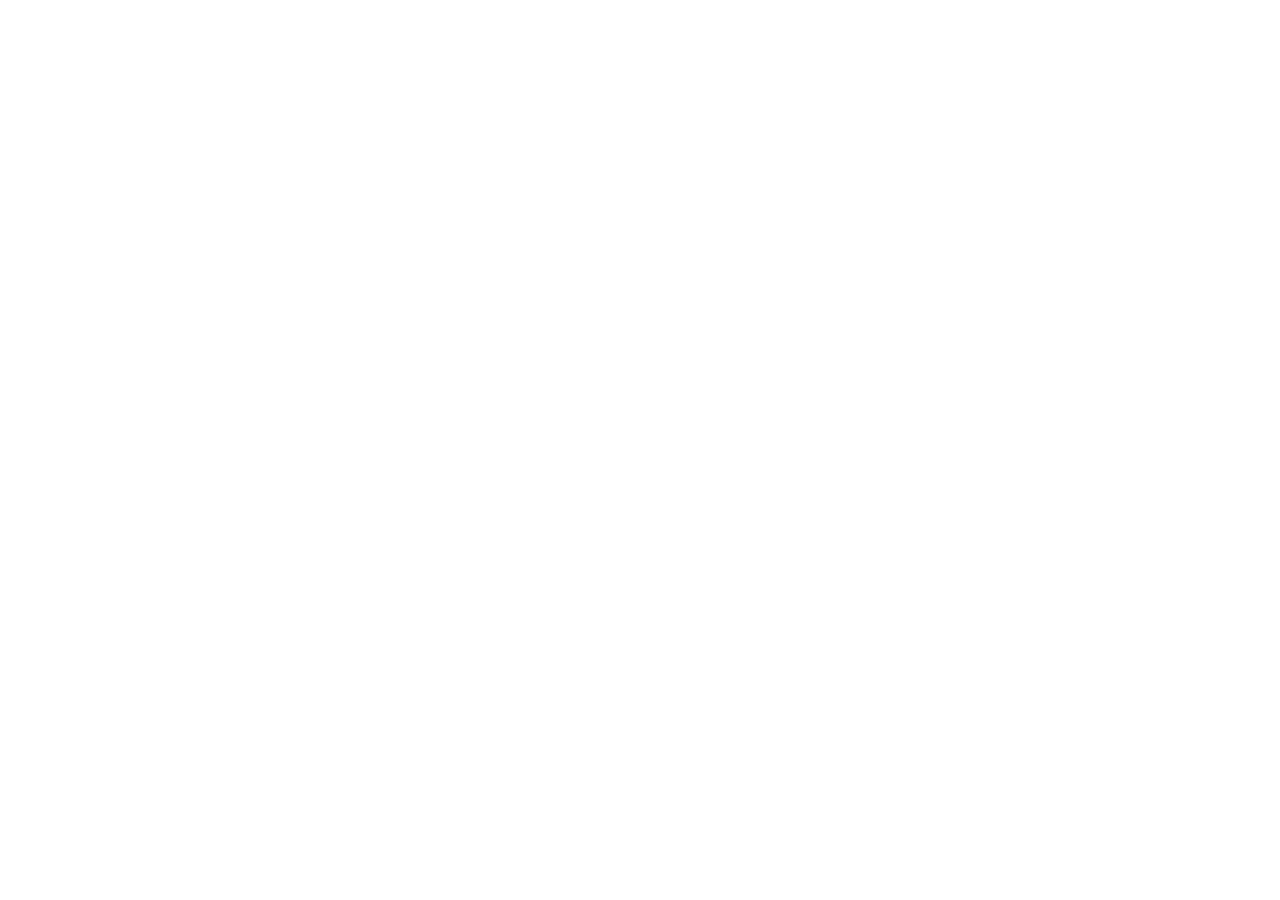
==== work.html @ 8c34965d "added a work.html file" ====
<!DOCTYPE html>
<html lang="en">
<head>
    <meta charset="UTF-8">
    <meta name="viewport" content="width=device-width, initial-scale=1.0">
    <title>My First Assignment</title>
</head>
<body>
    
</body>
</html>
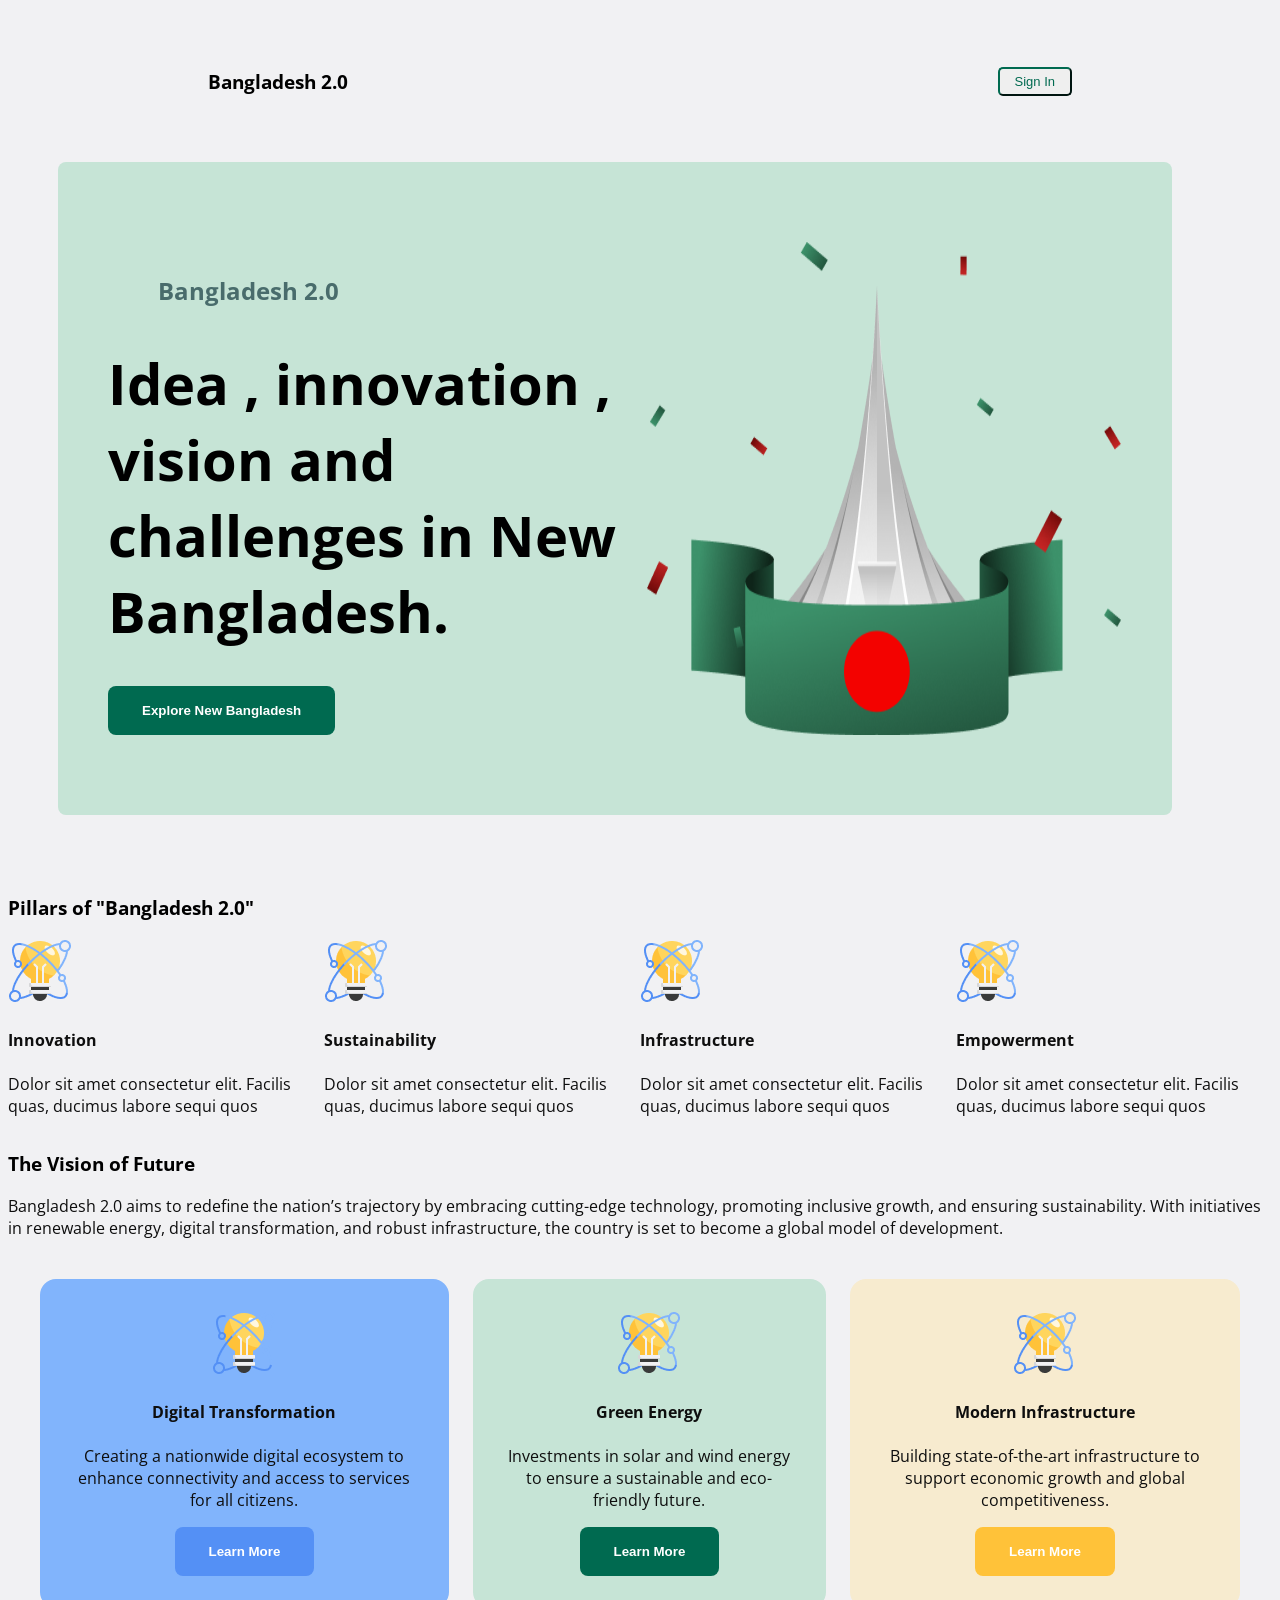
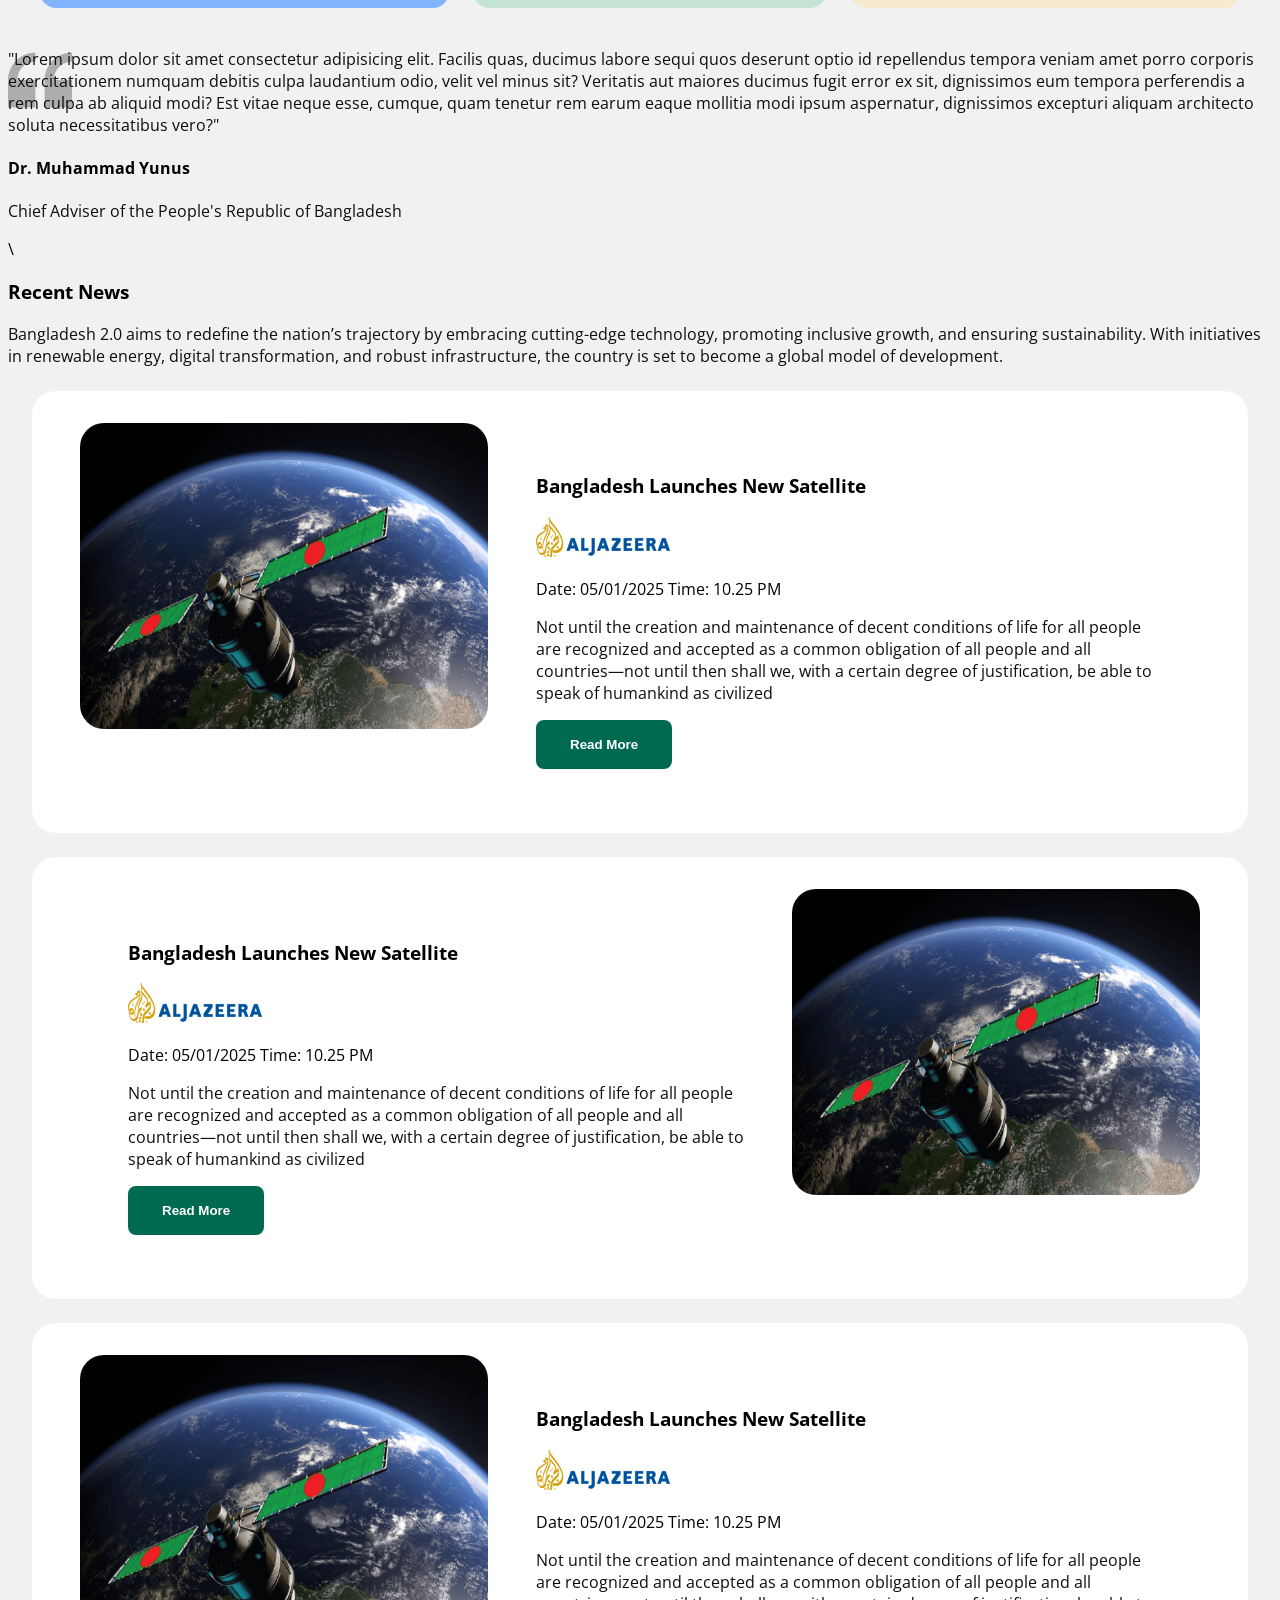
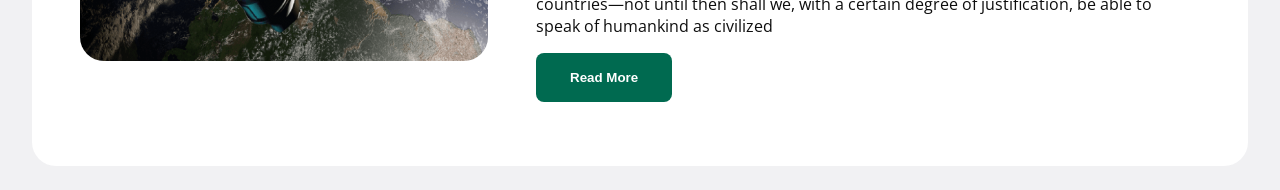
==== commit c451794c: "added banner and more" ====
--- a/work.html
+++ b/work.html
@@ -4,8 +4,182 @@
     <meta charset="UTF-8">
     <meta name="viewport" content="width=device-width, initial-scale=1.0">
     <title>My First Assignment</title>
+    <link rel="preconnect" href="https://fonts.googleapis.com">
+<link rel="preconnect" href="https://fonts.gstatic.com" crossorigin>
+<link href="https://fonts.googleapis.com/css2?family=Fira+Sans:ital,wght@0,100;0,200;0,300;0,400;0,500;0,600;0,700;0,800;0,900;1,100;1,200;1,300;1,400;1,500;1,600;1,700;1,800;1,900&family=Open+Sans:ital,wght@0,300..800;1,300..800&display=swap" rel="stylesheet">
+    <link rel="stylesheet" href="work/assignment.css">
 </head>
-<body>
-    
+<body class="open-sans-normal">
+    <header>
+        <nav>
+            <h3>Bangladesh 2.0</h3>
+            <ul>
+                <li><a href=""><button class="btn-primary">Sign In</button></a></li>
+            </ul>
+        </nav>
+        <div class="banner">
+            <div class="banner-content">
+                <h4 class="banner-title">Bangladesh 2.0</h4>
+                <h1 class="banner-description">Idea , innovation ,
+                    vision and challenges in New Bangladesh.</h1>
+                    <button class="button-second">Explore New Bangladesh</button>
+
+            </div>
+            <img class="banner-dp" src="assets/hero.png" alt="">
+
+
+        </div>
+        <div>
+
+
+
+        </div>
+
+
+    </header>
+    <main>
+        <section class="pillars">
+            <h3 class="section-title">Pillars of "Bangladesh 2.0"</h3>
+            <div class="pillar-titles">
+            <div class="pillar1">
+                <img src="assets/card-icon.png" alt="">
+
+                <h4 class="title">Innovation</h4>
+                <p class="Paragraph">
+                    Dolor sit amet consectetur elit. Facilis quas, ducimus labore sequi quos 
+                </p>
+
+            </div>
+            <div class="pillar2">
+                <img src="assets/card-icon.png" alt="">
+                <h4 class="title">Sustainability</h4>
+                <p class="Paragraph">
+                    Dolor sit amet consectetur elit. Facilis quas, ducimus labore sequi quos
+                </p>
+            </div>
+            <div class="pillar3">
+                <img src="assets/card-icon.png" alt="">
+                <h4 class="title">Infrastructure</h4>
+                <p class="Paragraph">
+                    Dolor sit amet consectetur elit. Facilis quas, ducimus labore sequi quos   
+                </p>
+            </div>
+            <div class="pillar4">
+                <img src="assets/card-icon.png" alt="">
+                <h4 class="title">Empowerment</h4>
+                <p class="Paragraph">
+                    Dolor sit amet consectetur elit. Facilis quas, ducimus labore sequi quos 
+                </p>
+            </div>
+        </div>
+            <h3 class="section-title">The Vision of Future</h3>
+            
+            <p class="Paragraph">
+                Bangladesh 2.0 aims to redefine the nation’s trajectory by embracing cutting-edge technology, promoting inclusive growth, and ensuring sustainability. With initiatives in renewable energy, digital transformation, and robust infrastructure, the country is set to become a global model of development.
+            </p>
+        <div class="future">
+
+            <div class="future1">
+                <img src="assets/card-icon.png" alt="">
+                <h4 class="title">Digital Transformation</h4>
+                <p class="Paragraph">
+                    Creating a nationwide digital ecosystem to enhance connectivity and access to services for all citizens.
+                </p>
+                <button class="button-first">Learn More</button>
+            </div>
+            <div class="future2">
+                <img src="assets/card-icon.png" alt="">
+                <h4 class="title">Green Energy</h4>
+                <p class="Paragraph">
+                    Investments in solar and wind energy to ensure a sustainable and eco-friendly future.
+                </p>
+                <button class="button-second">Learn More</button>
+            </div>
+            <div class="future3">
+                <img src="assets/card-icon.png" alt="">
+                <h4 class="title">Modern Infrastructure</h4>
+                <p class="Paragraph">
+                    Building state-of-the-art infrastructure to support economic growth and global competitiveness.
+                </p>
+                <button class="button-third">Learn More</button>
+
+            </div>
+
+        </div>
+        <div class="speech">
+            <p class="yunus">"Lorem ipsum dolor sit amet consectetur adipisicing elit. Facilis quas, ducimus labore sequi quos deserunt optio id repellendus tempora veniam amet porro corporis exercitationem numquam debitis culpa laudantium odio, velit vel minus sit? Veritatis aut maiores ducimus fugit error ex sit, dignissimos eum tempora perferendis a rem culpa ab aliquid modi? Est vitae neque esse, cumque, quam tenetur rem earum eaque mollitia modi ipsum aspernatur, dignissimos excepturi aliquam architecto soluta necessitatibus vero?"
+
+            </p>
+            <h4 class="name">Dr. Muhammad Yunus</h4>
+            <p class="Paragraph">Chief Adviser of the People's Republic of Bangladesh</p>
+        </div>
+        
+
+        \
+        <div>
+            <h3 class="section-title">Recent News</h3>
+            <p class="Paragraph">Bangladesh 2.0 aims to redefine the nation’s trajectory by embracing cutting-edge technology, promoting inclusive growth, and ensuring sustainability. With initiatives in renewable energy, digital transformation, and robust infrastructure, the country is set to become a global model of development.</p>
+        </div>
+        <div class="more">
+         <div>
+            <img class="satelite" src="assets/satelite.png" alt="">
+         </div>
+         <div class="newsat">
+            <h3>Bangladesh Launches New Satellite</h3>
+            <img src="assets/al-jazeera.png" alt="">
+            <p inputmode="date">Date: 05/01/2025 Time: 10.25 PM</p>
+            <p class="Paragraph">Not until the creation and maintenance of decent conditions of life for all people are recognized and accepted as a common obligation of all people and all countries—not until then shall we,
+                with a certain degree of justification, be able to speak of humankind as civilized</p>
+                <button class="button-second">Read More</button>
+         </div>
+        </div>
+
+
+        <div class="more2">
+            <div class="newsat">
+               <h3>Bangladesh Launches New Satellite</h3>
+               <img src="assets/al-jazeera.png" alt="">
+               <p inputmode="date">Date: 05/01/2025 Time: 10.25 PM</p>
+               <p class="Paragraph">Not until the creation and maintenance of decent conditions of life for all people are recognized and accepted as a common obligation of all people and all countries—not until then shall we,
+                   with a certain degree of justification, be able to speak of humankind as civilized</p>
+                   <button class="button-second">Read More</button>
+            </div>
+                   <div>
+                    <img class="satelite" src="assets/satelite.png" alt="">
+                 </div>
+            </div>
+           </div>
+
+           <div class="more">
+            <div>
+               <img class="satelite" src="assets/satelite.png" alt="">
+            </div>
+            <div class="newsat">
+               <h3>Bangladesh Launches New Satellite</h3>
+               <img src="assets/al-jazeera.png" alt="">
+               <p inputmode="date">Date: 05/01/2025 Time: 10.25 PM</p>
+               <p class="Paragraph">Not until the creation and maintenance of decent conditions of life for all people are recognized and accepted as a common obligation of all people and all countries—not until then shall we,
+                   with a certain degree of justification, be able to speak of humankind as civilized</p>
+                   <button class="button-second">Read More</button>
+            </div>
+           </div>
+   
+   
+
+
+
+
+
+
+
+
+        </section>
+
+
+    </main>
+    <footer>
+
+
+    </footer>
 </body>
 </html>
--- a/work/assignment.css
+++ b/work/assignment.css
@@ -0,0 +1,184 @@
+
+
+.open-sans-normal {
+  font-family: "Open Sans", serif;
+  font-optical-sizing: auto;
+  font-style: normal;
+  background-color: #F1F1F3;
+}
+
+
+.btn-primary{
+    padding: 5px 15px;
+    font-size: small;
+    border-radius: 5px;
+    border-color: #006A50;
+    color: #006A50;
+
+    
+
+
+}
+
+
+
+/* Nav styles*/
+nav{
+    display: flex;
+    align-items: center;
+    justify-content: space-between;
+    margin: 50px 200px;
+}
+
+
+
+
+.nav-opening{
+    font-weight: 700;
+    font-size: 32px;
+}
+nav ul li{
+    list-style: none;
+   /* display: flex;*/
+
+}
+/*nav li a{
+    text-decoration: none;
+}*/
+.button-second{
+    background-color: #006A50;
+    font-weight: 600;
+    padding: 17px 34px;
+    border-radius: 8px;
+    /*display: inline;*/
+    color: white;
+    border-style: hidden;
+
+}
+
+.banner-title{
+    color: rgb(73, 108, 108);
+    font-size: 24px;
+    font-weight: medium;
+    display: flex;
+    margin-left:50px ; 
+}
+.banner-description{
+    font-size: 56px;
+    font-weight: bold;
+}
+.banner-dp{
+    width: 474.03;
+}
+.banner{
+    display: flex;
+    justify-content: space-between;
+    margin: 80px 100px 80px 50px;
+    background-color: #C6E4D6;
+   /* max-width: 1280px;*/
+    border-radius: 8px;
+   /* margin: 0 auto;*/
+   padding: 80px 50px;
+   margin-top: 14px;
+   justify-content: space-between ;
+}
+.banner-content{
+    max-width: 622px;
+   /* margin: ;*/
+}
+.section-title1{
+    font-size: 35px;
+    font-weight: bold;
+    color: #0E0E0E;
+
+
+}
+/*pillars*/
+.pillar-titles{
+    display: inline-flex;
+}
+.Paragraph{
+    font-size: 16px;
+    color: #0E0E0E;
+
+}
+.title{
+    color:#0E0E0E;
+}
+.future{
+    display: flex;
+    text-align: center;
+    justify-content: space-around;
+    gap: 24px;
+    padding: 24px 32px;
+}
+.future1{
+    background-color: #81B4FC;
+    border-radius: 16px;
+    padding: 32px;
+    color: #0E0E0E;
+}
+.future2{
+    background-color: #C6E4D6;
+    border-radius: 16px;
+    padding: 32px;
+    color: #0E0E0E;
+}
+.future3{
+    background-color: #F7EBCF;
+    border-radius: 16px;
+    padding: 32px;
+}
+.button-first{
+    background-color: #5490F5;
+    font-weight: 600;
+    padding: 17px 34px;
+    border-radius: 8px;
+    border-style: hidden;
+    color: #FFFFFF;
+}
+.button-third{
+    background-color: #FFC239;
+    font-weight: 600;
+    padding: 17px 34px;
+    border-radius: 8px;
+    border-style: hidden;
+    color: #FFFFFF;
+
+}
+.yunus{
+    background-image: url('../assets/quote-bg.png');
+    background-repeat: no-repeat;
+    color: #0E0E0E;
+}
+main{
+    max-width: 1280px;
+    margin: 0 auto;
+}
+.name{
+    font-weight: semi-bold;
+}
+.satelite{
+    border-radius: 24px;
+    max-width: 408px;
+    max-height: 306px ;
+}
+.more{
+    display: flex;
+    padding: 32px 48px;
+    justify-content: space-around;
+    background-color: white;
+    border-radius: 24px;
+    margin: 24px;
+}
+.newsat{
+    margin: 32px 48px;
+
+}
+.more2{
+    display: flex;
+    background-color: white;
+    border-radius: 24px;
+    margin: 24px;
+    padding: 32px 48px;
+}
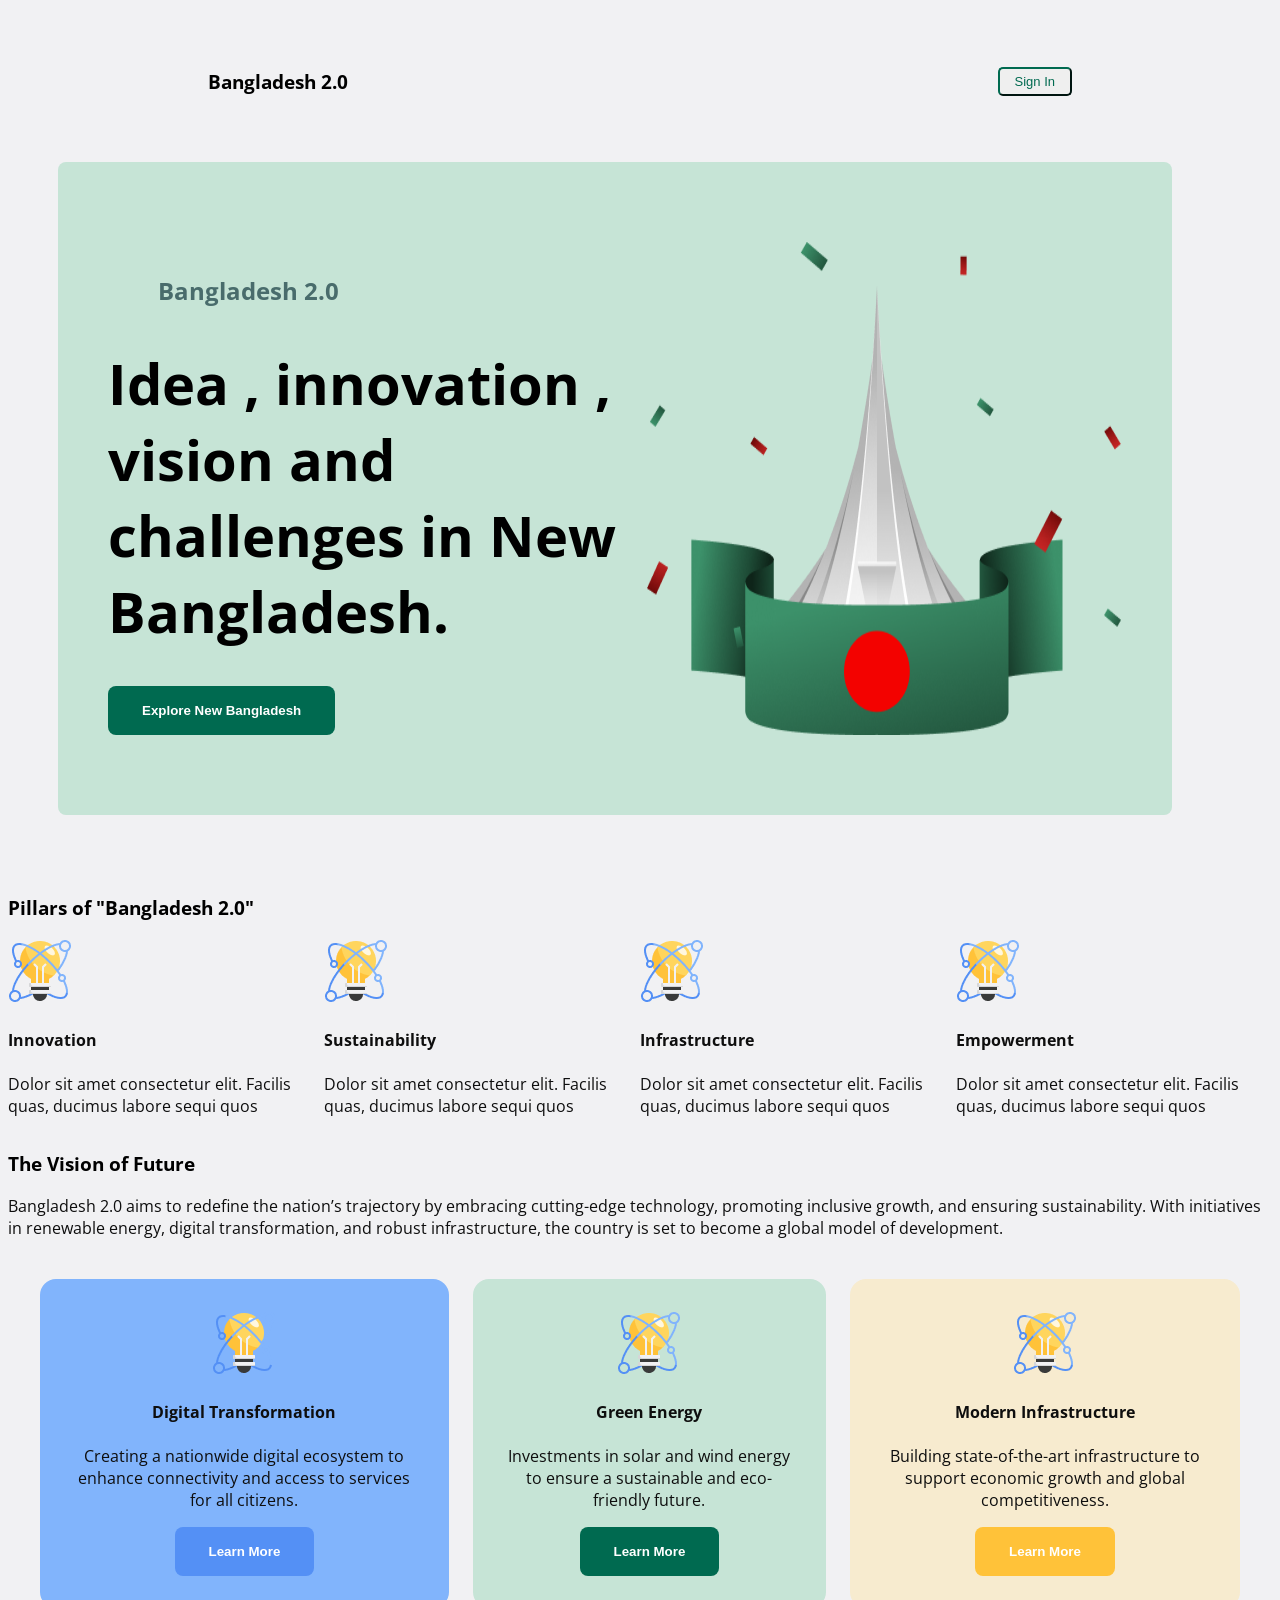
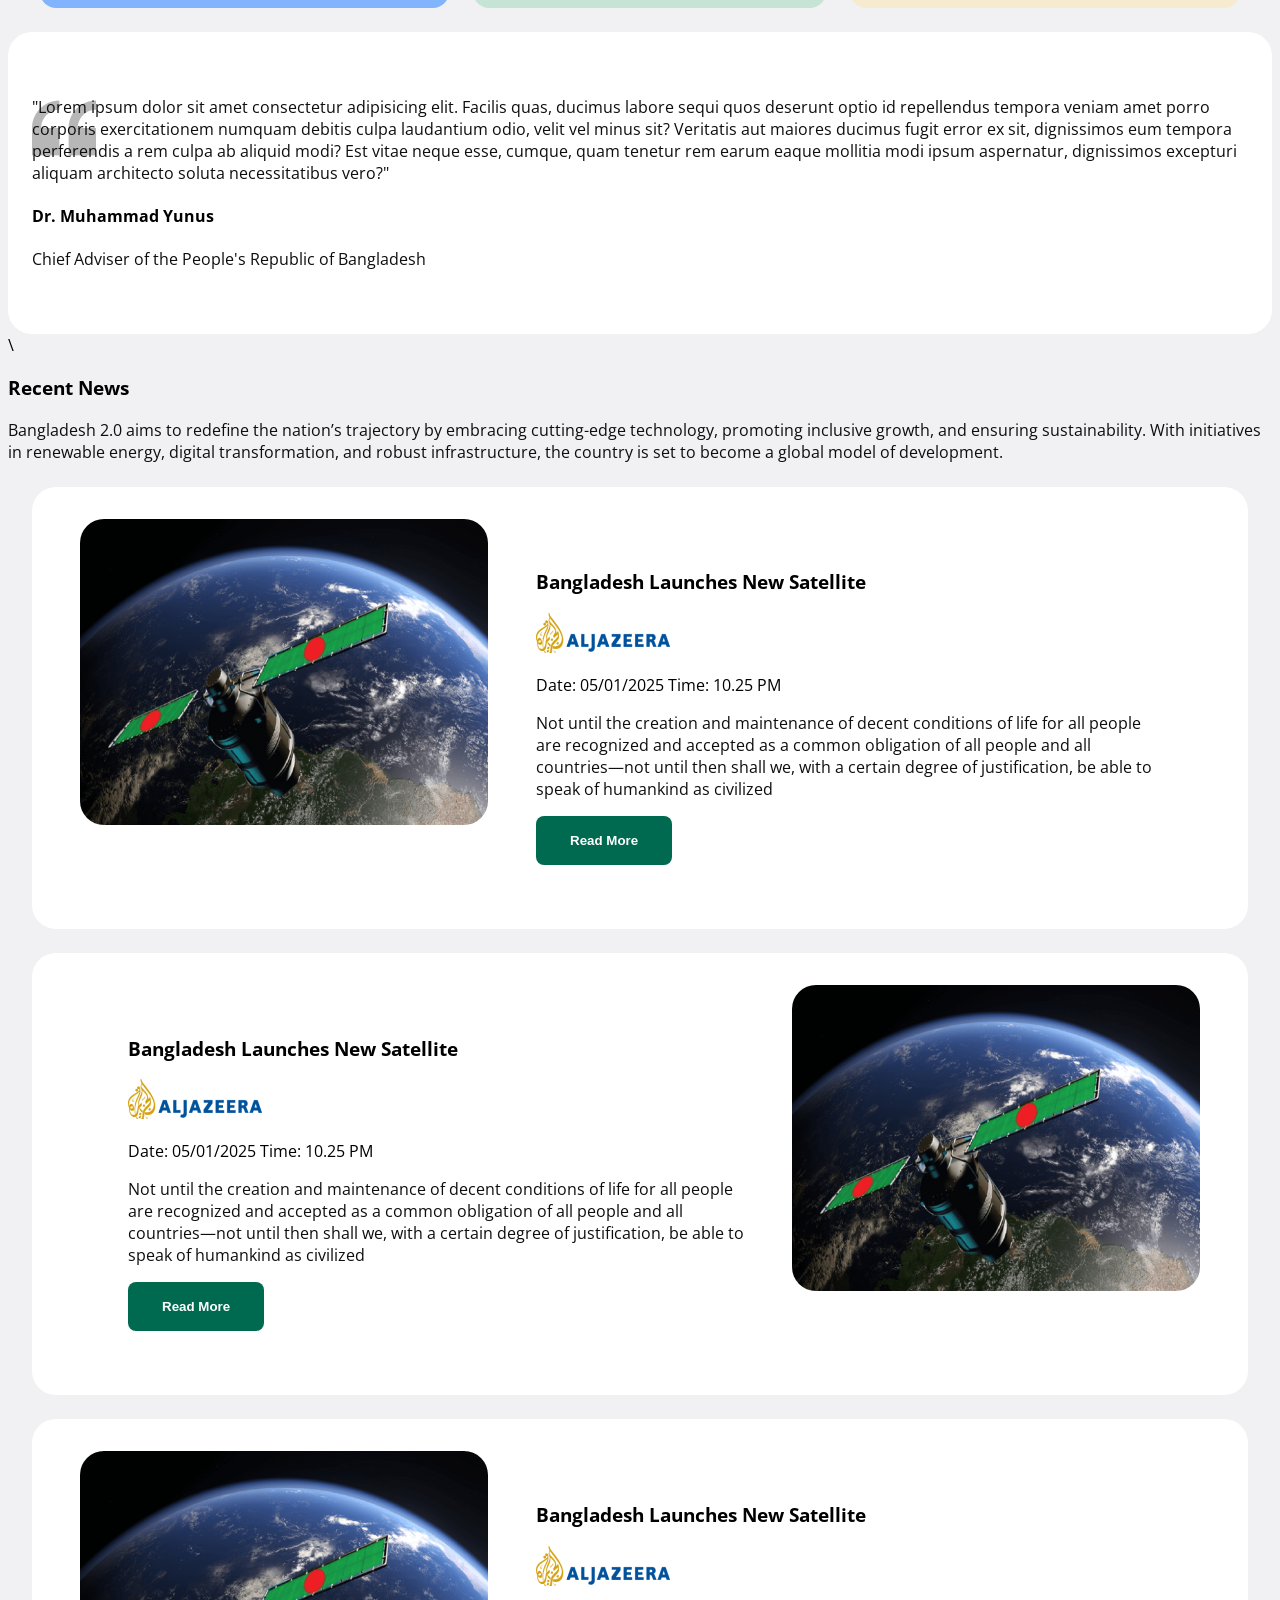
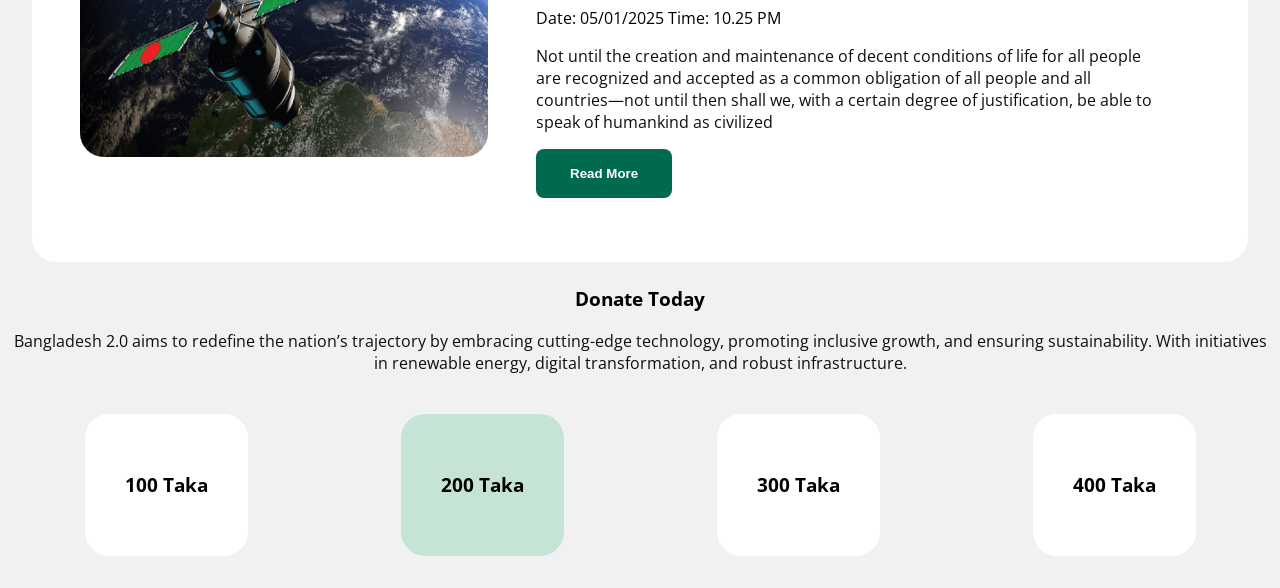
==== commit 3de11ade: "added taka" ====
--- a/work.html
+++ b/work.html
@@ -163,6 +163,24 @@
                    <button class="button-second">Read More</button>
             </div>
            </div>
+           <div class="donate">
+            <h3>Donate Today</h3>
+            <p class="Paragraph">Bangladesh 2.0 aims to redefine the nation’s trajectory by embracing cutting-edge technology, promoting inclusive growth, and ensuring sustainability. With initiatives in renewable energy, digital transformation, and robust infrastructure.</p>
+           </div>
+           <div class="taka">
+            <div class="total-taka">
+                <p><h3>100 Taka</h3></p>
+            </div>
+            <div class="total-taka2">
+                <p><h3>200 Taka</h3></p>
+            </div>
+            <div class="total-taka">
+                <p><h3>300 Taka</h3></p>
+            </div>
+            <div class="total-taka">
+                <p><h3>400 Taka</h3></p>
+            </div>
+           </div>
    
    
 
--- a/work/assignment.css
+++ b/work/assignment.css
@@ -146,6 +146,12 @@
     color: #FFFFFF;
 
 }
+.speech{
+    background-color: white;
+    padding: 48px 24px;
+    border-radius: 24px;
+
+}
 .yunus{
     background-image: url('../assets/quote-bg.png');
     background-repeat: no-repeat;
@@ -181,4 +187,33 @@
     border-radius: 24px;
     margin: 24px;
     padding: 32px 48px;
-}+}
+.donate{
+    max-width: 1280px;
+    margin: 0 auto;
+    text-align: center;
+    
+}
+.taka{
+    display: flex;
+    justify-content: space-around;
+}
+.total-taka{
+    font-weight: bold;
+    padding: 40px;
+    margin: 24px 36px;
+    background-color: white;
+    border-radius: 24px;
+}
+.total-taka2{
+    font-weight: bold;
+    padding: 40px;
+    margin: 24px 36px;
+    background-color: #C6E4D6;
+    border-radius: 24px;
+
+}
+
+
+
+
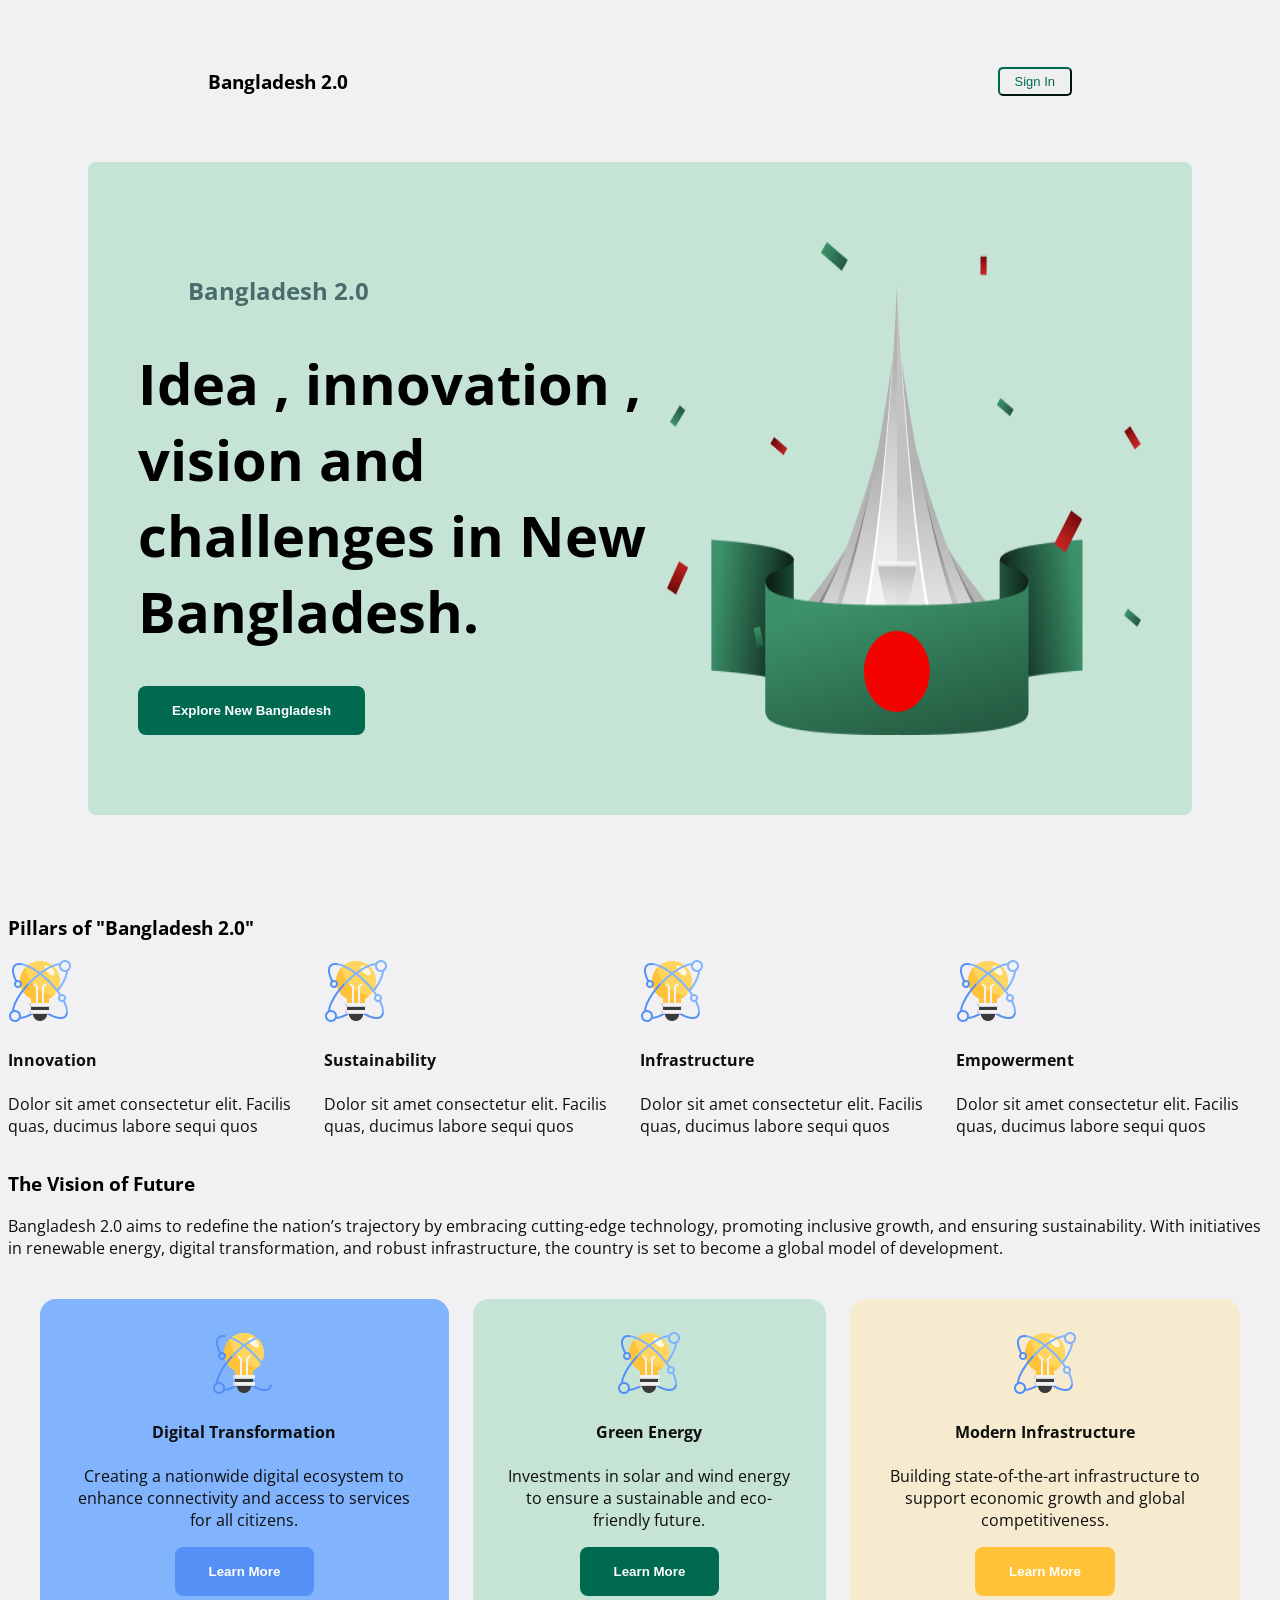
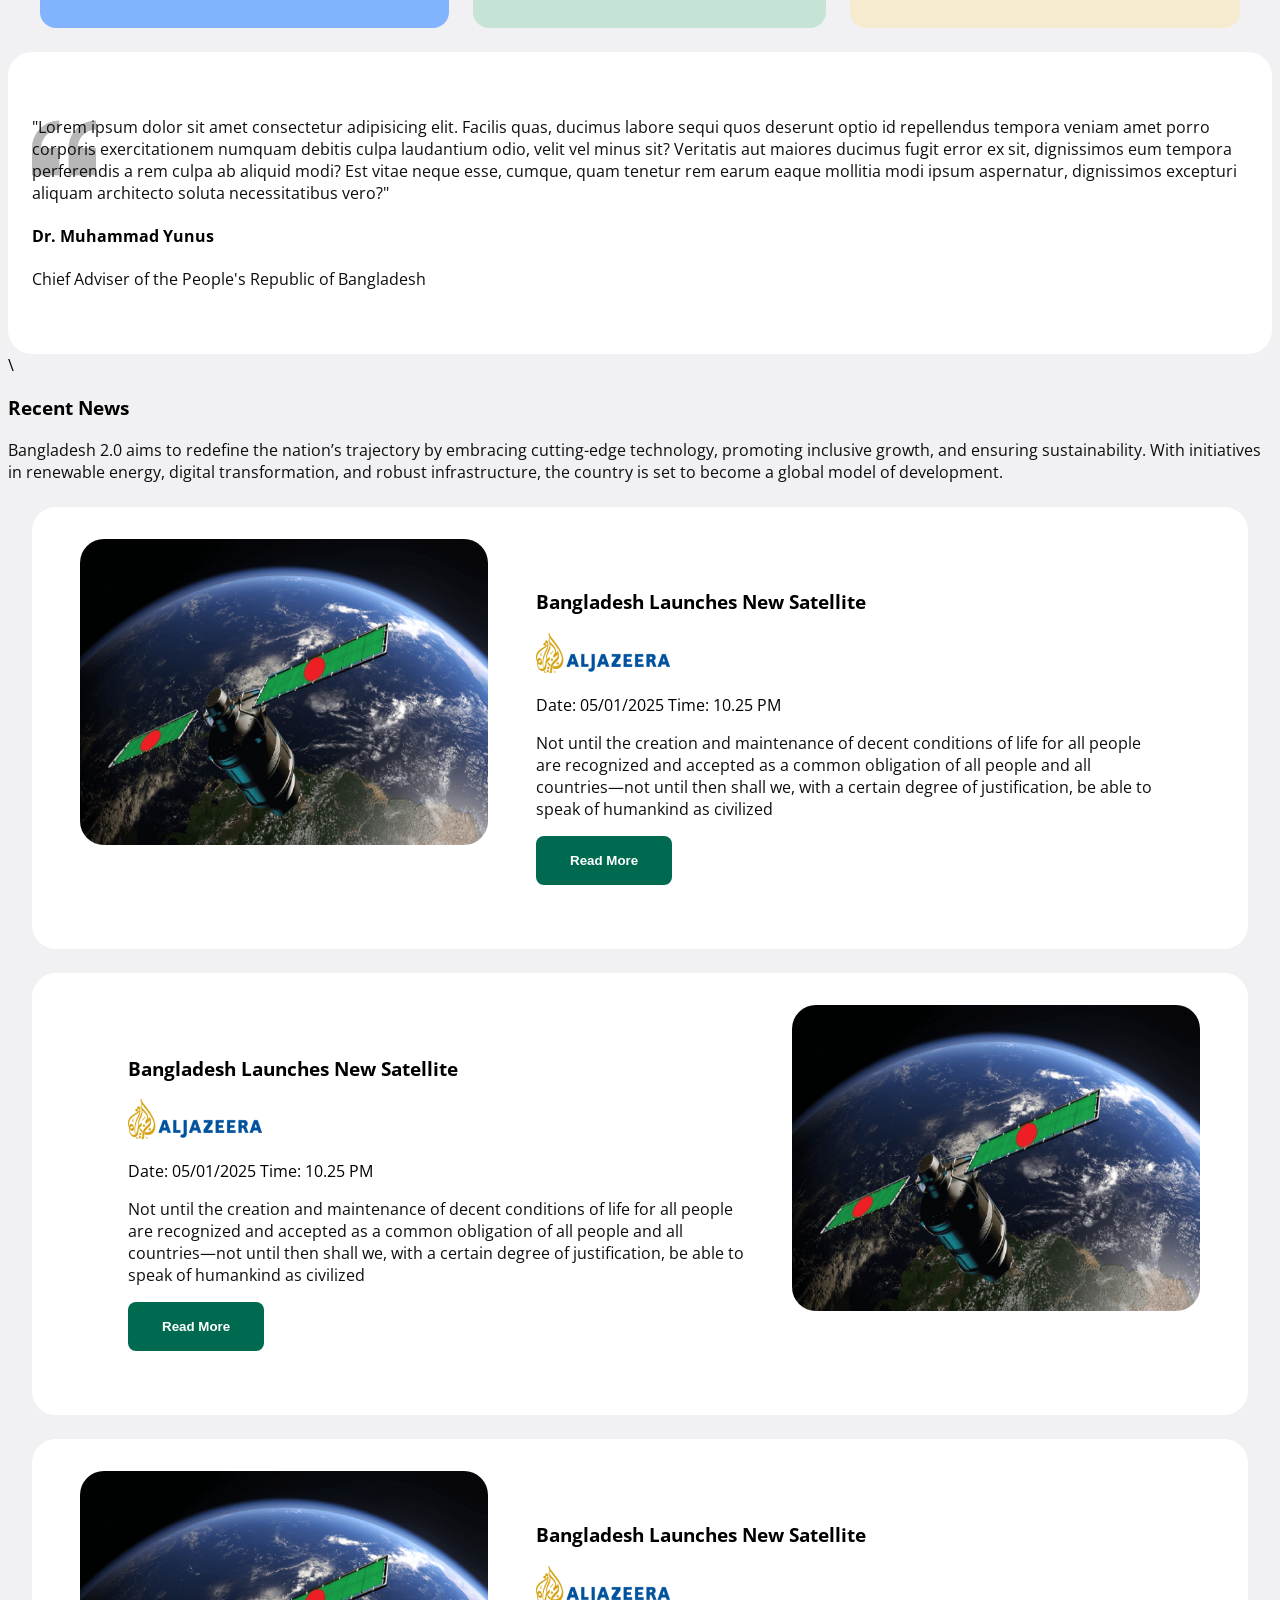
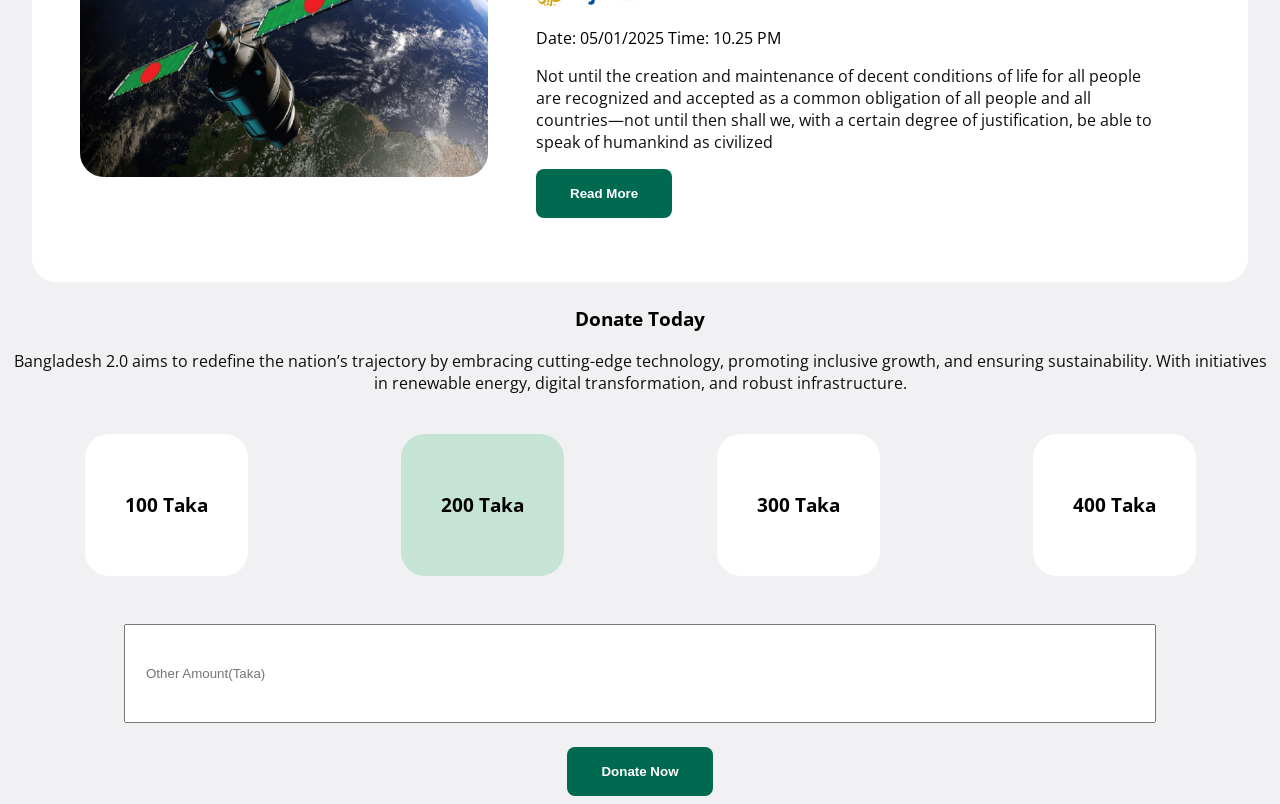
==== commit 73549007: "added donation button" ====
--- a/work.html
+++ b/work.html
@@ -163,30 +163,39 @@
                    <button class="button-second">Read More</button>
             </div>
            </div>
+
+
+
+        <div class="about">
            <div class="donate">
             <h3>Donate Today</h3>
             <p class="Paragraph">Bangladesh 2.0 aims to redefine the nation’s trajectory by embracing cutting-edge technology, promoting inclusive growth, and ensuring sustainability. With initiatives in renewable energy, digital transformation, and robust infrastructure.</p>
            </div>
-           <div class="taka">
-            <div class="total-taka">
-                <p><h3>100 Taka</h3></p>
-            </div>
-            <div class="total-taka2">
-                <p><h3>200 Taka</h3></p>
-            </div>
-            <div class="total-taka">
-                <p><h3>300 Taka</h3></p>
-            </div>
-            <div class="total-taka">
-                <p><h3>400 Taka</h3></p>
-            </div>
-           </div>
-   
-   
-
-
-
-
+                <div class="taka">
+                     <div class="total-taka">
+                         <p><h3>100 Taka</h3></p>
+                     </div>
+                     <div class="total-taka2">
+                         <p><h3>200 Taka</h3></p>
+                     </div>
+                      <div class="total-taka">
+                          <p><h3>300 Taka</h3></p>
+                       </div>
+                        <div class="total-taka">
+                            <p><h3>400 Taka</h3></p>
+                       </div>
+           
+                         
+                </div>
+
+        
+
+       <form class="Amount">
+            <input type="text" placeholder="Other Amount(Taka)">
+             
+         </form>
+         <button class="button-second">Donate Now</button>
+        </div>
 
 
 
--- a/work/assignment.css
+++ b/work/assignment.css
@@ -73,7 +73,7 @@
 .banner{
     display: flex;
     justify-content: space-between;
-    margin: 80px 100px 80px 50px;
+    margin: 100px 80px 100px 80px;
     background-color: #C6E4D6;
    /* max-width: 1280px;*/
     border-radius: 8px;
@@ -213,7 +213,18 @@
     border-radius: 24px;
 
 }
-
-
-
-
+input{
+    padding: 40px 20px;
+    margin: 24px 32px;
+    
+    width: 1032px;
+    box-sizing: border-box;
+    
+}
+.about{
+    text-align: center;
+}
+
+
+
+
